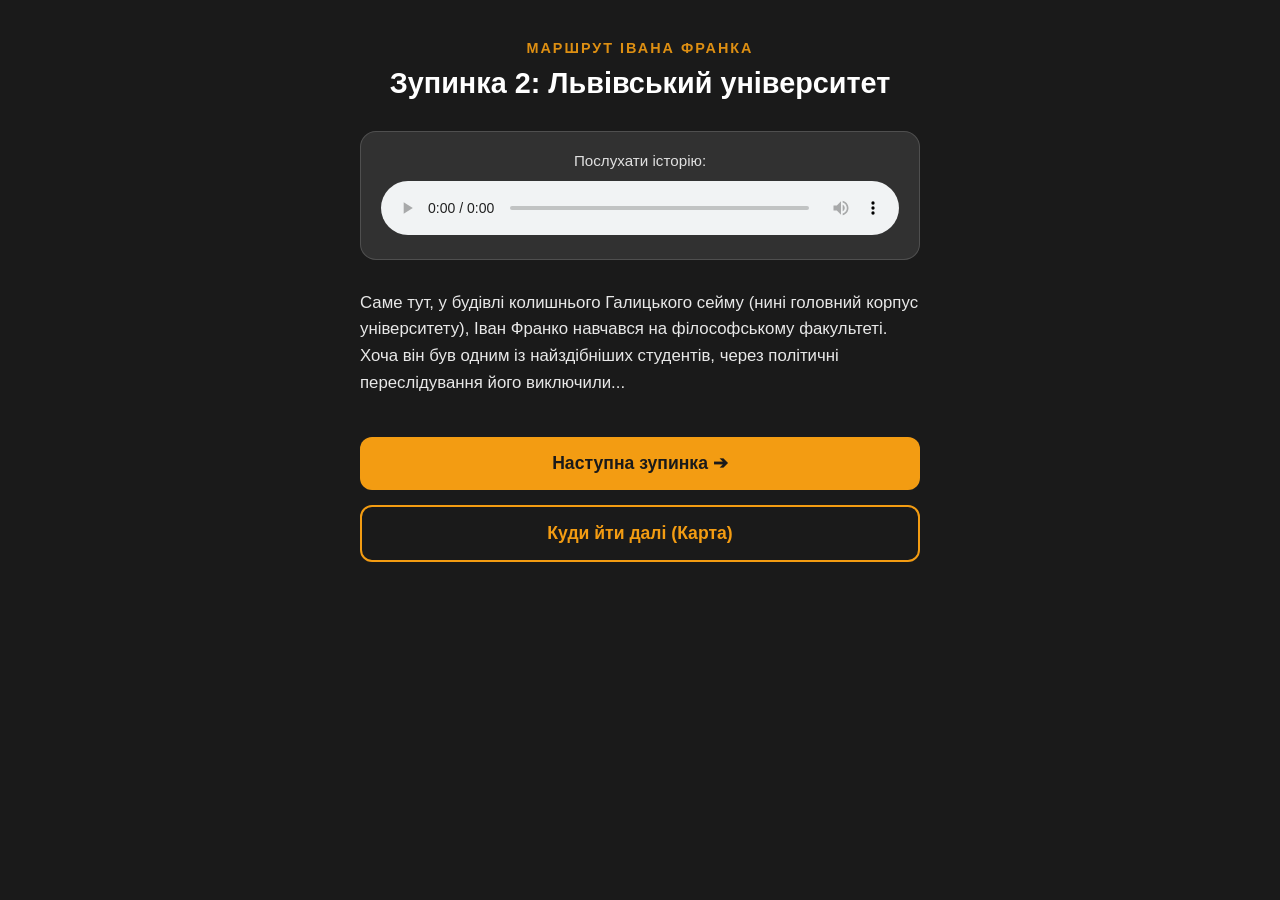
==== stop2.html @ 753c2960 "init" ====
<!DOCTYPE html>
<html lang="uk">
<head>
  <meta charset="UTF-8">
  <meta name="viewport" content="width=device-width, initial-scale=1.0">
  <title>Зупинка 2: Університет | Маршрут Івана Франка</title>
  <link rel="stylesheet" href="css/style.css">
</head>
<body>
<div class="bg-image" style="background-image: url('images/bg1.jpg');"></div>
<div class="overlay"></div>

<div class="content">
  <header>
    <h1>Маршрут Івана Франка</h1>
    <h2>Зупинка 2: Львівський університет</h2>
  </header>

  <main>
    <div class="audio-container">
      <p>Послухати історію:</p>
      <audio controls>
        <source src="audio/audio1.mp3" type="audio/mpeg">
        Ваш браузер не підтримує аудіо.
      </audio>
    </div>

    <div class="text-description">
      <p>Саме тут, у будівлі колишнього Галицького сейму (нині головний корпус університету), Іван Франко навчався на філософському факультеті. Хоча він був одним із найздібніших студентів, через політичні переслідування його виключили...</p>
    </div>

    <div class="navigation">
      <a href="stop2.html" class="btn">Наступна зупинка ➔</a>
      <a href="https://maps.google.com/?q=49.8406,24.0225" class="btn btn-secondary" target="_blank">Куди йти далі (Карта)</a>
    </div>
  </main>
</div>
</body>
</html>
---- css/style.css ----
/* Базові налаштування */
* {
  box-sizing: border-box;
  margin: 0;
  padding: 0;
  font-family: -apple-system, BlinkMacSystemFont, "Segoe UI", Roboto, Helvetica, Arial, sans-serif;
}

body, html {
  height: 100%;
  width: 100%;
  background-color: #1a1a1a;
  color: #ffffff;
  overflow-x: hidden;
}

/* Налаштування фону */
.bg-image {
  position: fixed;
  top: 0;
  left: 0;
  width: 100%;
  height: 100%;
  background-size: cover;
  background-position: center;
  z-index: -2;
}

/* Напівпрозорий темний фільтр із легким блюром */
.overlay {
  position: fixed;
  top: 0;
  left: 0;
  width: 100%;
  height: 100%;
  background: rgba(15, 15, 15, 0.75);
  backdrop-filter: blur(4px);
  -webkit-backdrop-filter: blur(4px); /* Для Safari */
  z-index: -1;
}

/* Головний контейнер контенту */
.content {
  display: flex;
  flex-direction: column;
  min-height: 100%;
  padding: 40px 20px 30px;
  max-width: 600px;
  margin: 0 auto;
}

/* Заголовки */
header {
  text-align: center;
  margin-bottom: 30px;
}

h1 {
  font-size: 0.9rem;
  text-transform: uppercase;
  letter-spacing: 2px;
  color: #f39c12; /* Акцентний колір (жовто-оранжевий) */
  margin-bottom: 10px;
  opacity: 0.9;
}

h2 {
  font-size: 1.8rem;
  font-weight: 700;
  line-height: 1.2;
}

/* Аудіоплеєр */
.audio-container {
  background: rgba(255, 255, 255, 0.1);
  padding: 20px;
  border-radius: 16px;
  text-align: center;
  margin-bottom: 30px;
  border: 1px solid rgba(255, 255, 255, 0.15);
}

.audio-container p {
  margin-bottom: 12px;
  font-size: 0.95rem;
  color: #e0e0e0;
}

audio {
  width: 100%;
  outline: none;
  border-radius: 8px;
}

/* Текст */
.text-description {
  line-height: 1.6;
  font-size: 1.05rem;
  margin-bottom: 40px;
  color: #e8e8e8;
}

/* Кнопки */
.navigation {
  display: flex;
  flex-direction: column;
  gap: 15px;
  margin-top: auto; /* Притискає кнопки до низу екрану */
}

.btn {
  display: block;
  text-align: center;
  padding: 16px;
  border-radius: 12px;
  text-decoration: none;
  font-weight: 600;
  font-size: 1.1rem;
  transition: all 0.2s ease;
}

.btn {
  background: #f39c12;
  color: #1a1a1a;
}

.btn:active {
  transform: scale(0.98);
  background: #d68910;
}

.btn-secondary {
  background: transparent;
  border: 2px solid #f39c12;
  color: #f39c12;
}

.btn-secondary:active {
  background: rgba(243, 156, 18, 0.1);
}
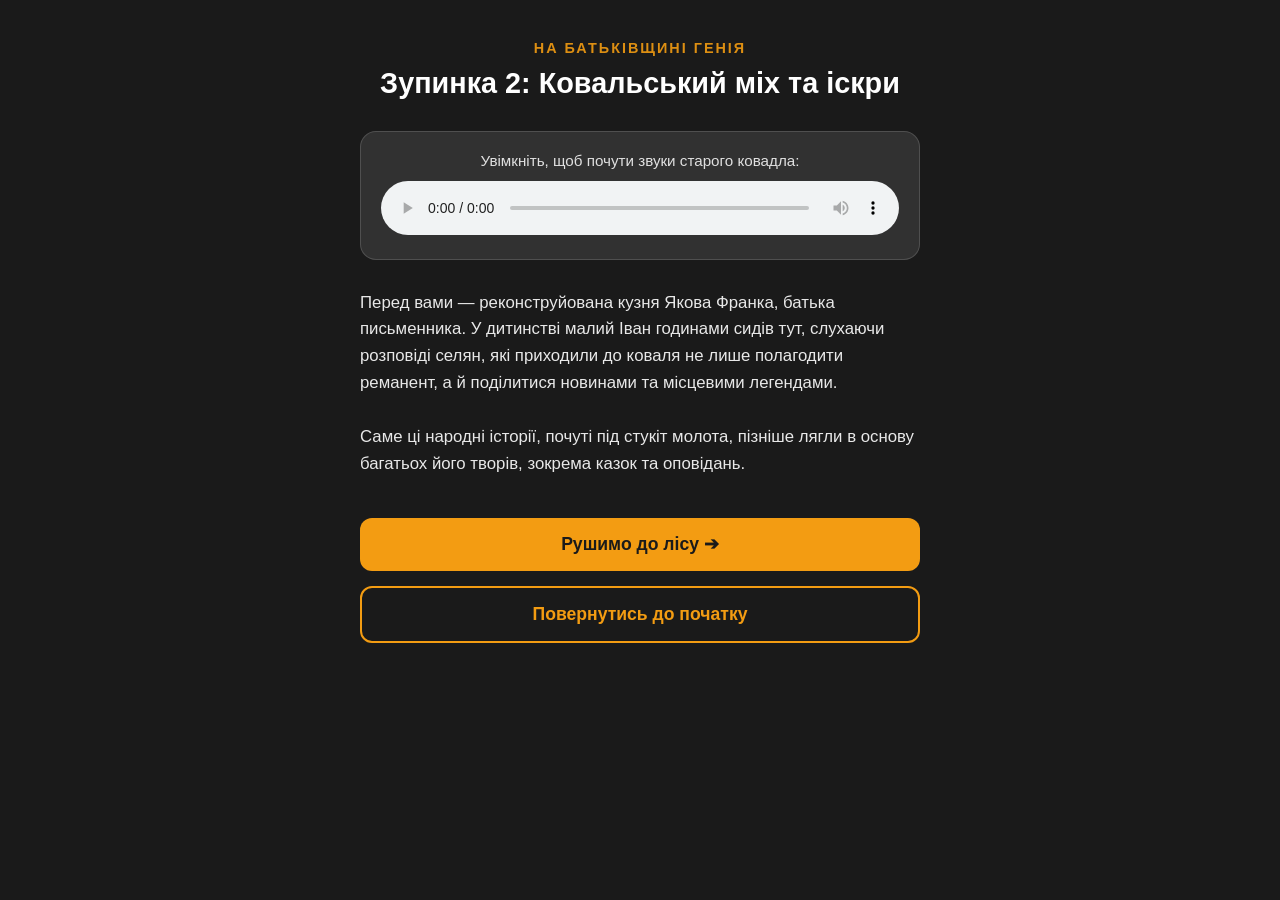
==== commit 9c0e0d0e: "Upd" ====
--- a/stop2.html
+++ b/stop2.html
@@ -1,39 +1,41 @@
 <!DOCTYPE html>
 <html lang="uk">
 <head>
-  <meta charset="UTF-8">
-  <meta name="viewport" content="width=device-width, initial-scale=1.0">
-  <title>Зупинка 2: Університет | Маршрут Івана Франка</title>
-  <link rel="stylesheet" href="css/style.css">
+    <meta charset="UTF-8">
+    <meta name="viewport" content="width=device-width, initial-scale=1.0">
+    <title>Зупинка 2: Батьківська кузня | Нагуєвичі</title>
+    <link rel="stylesheet" href="css/style.css">
 </head>
 <body>
-<div class="bg-image" style="background-image: url('images/bg1.jpg');"></div>
+<div class="bg-image" style="background-image: url('images/bg-kuznya.jpg');"></div>
 <div class="overlay"></div>
 
 <div class="content">
-  <header>
-    <h1>Маршрут Івана Франка</h1>
-    <h2>Зупинка 2: Львівський університет</h2>
-  </header>
+    <header>
+        <h1>На батьківщині генія</h1>
+        <h2>Зупинка 2: Ковальський міх та іскри</h2>
+    </header>
 
-  <main>
-    <div class="audio-container">
-      <p>Послухати історію:</p>
-      <audio controls>
-        <source src="audio/audio1.mp3" type="audio/mpeg">
-        Ваш браузер не підтримує аудіо.
-      </audio>
-    </div>
+    <main>
+        <div class="audio-container">
+            <p>Увімкніть, щоб почути звуки старого ковадла:</p>
+            <audio controls>
+                <source src="audio/kuznya.mp3" type="audio/mpeg">
+                Ваш браузер не підтримує аудіо.
+            </audio>
+        </div>
 
-    <div class="text-description">
-      <p>Саме тут, у будівлі колишнього Галицького сейму (нині головний корпус університету), Іван Франко навчався на філософському факультеті. Хоча він був одним із найздібніших студентів, через політичні переслідування його виключили...</p>
-    </div>
+        <div class="text-description">
+            <p>Перед вами — реконструйована кузня Якова Франка, батька письменника. У дитинстві малий Іван годинами сидів тут, слухаючи розповіді селян, які приходили до коваля не лише полагодити реманент, а й поділитися новинами та місцевими легендами.</p>
+            <br>
+            <p>Саме ці народні історії, почуті під стукіт молота, пізніше лягли в основу багатьох його творів, зокрема казок та оповідань.</p>
+        </div>
 
-    <div class="navigation">
-      <a href="stop2.html" class="btn">Наступна зупинка ➔</a>
-      <a href="https://maps.google.com/?q=49.8406,24.0225" class="btn btn-secondary" target="_blank">Куди йти далі (Карта)</a>
-    </div>
-  </main>
+        <div class="navigation">
+            <a href="stop3.html" class="btn">Рушимо до лісу ➔</a>
+            <a href="index.html" class="btn btn-secondary">Повернутись до початку</a>
+        </div>
+    </main>
 </div>
 </body>
 </html>
